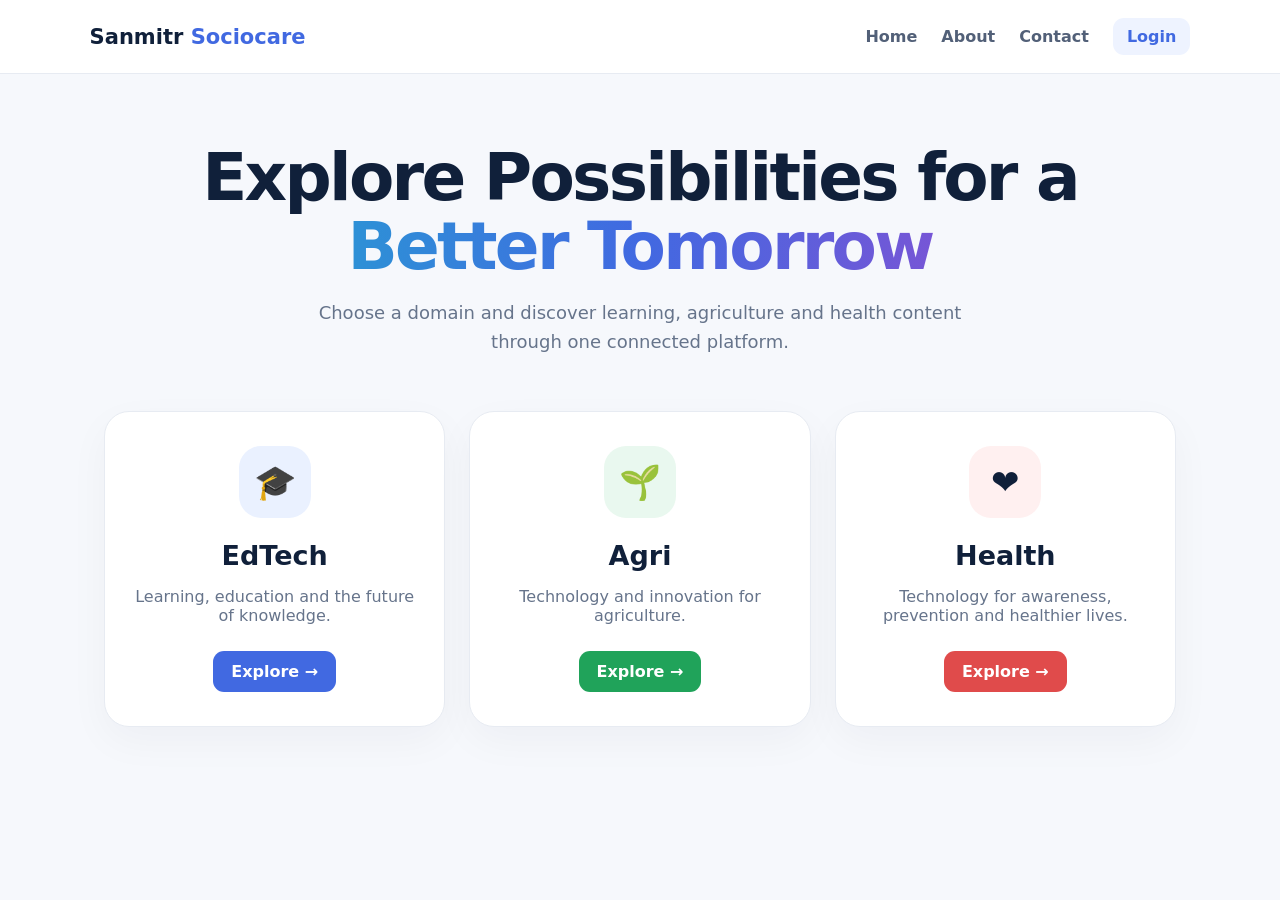
==== index.html @ 9a6261a5 "Build Sanmitr Sociocare platform prototype" ====
<!doctype html>
<html lang="en">
<head>
<meta charset="UTF-8"><meta name="viewport" content="width=device-width,initial-scale=1">
<title>Sanmitr Sociocare</title>
<style>
:root{--ink:#10203a;--muted:#66748b;--line:#e7ebf2;--blue:#4169e1;--green:#20a35a;--red:#e04b4b;--bg:#f6f8fc}*{box-sizing:border-box}body{margin:0;font-family:Inter,system-ui,Arial;background:var(--bg);color:var(--ink)}a{text-decoration:none;color:inherit}.nav{height:74px;background:#fff;border-bottom:1px solid var(--line);display:flex;align-items:center;justify-content:space-between;padding:0 7%;position:sticky;top:0;z-index:10}.brand{font-weight:850;font-size:21px}.brand b{color:var(--blue)}.navlinks{display:flex;gap:24px;align-items:center}.navlinks a{color:#526078;font-weight:650}.pill{background:#eef3ff;color:var(--blue)!important;padding:9px 14px;border-radius:11px}.container{max-width:1120px;margin:auto;padding:70px 24px}.hero{text-align:center;margin-bottom:54px}.hero h1{font-size:clamp(42px,6vw,66px);line-height:1.04;letter-spacing:-2.7px;margin:0 0 18px}.gradient{background:linear-gradient(90deg,#2d91d6,#4169e1,#7656d6);-webkit-background-clip:text;color:transparent}.hero p{max-width:680px;margin:auto;color:var(--muted);font-size:18px;line-height:1.6}.grid{display:grid;grid-template-columns:repeat(3,1fr);gap:24px}.card{background:#fff;border:1px solid var(--line);border-radius:25px;padding:34px 28px;text-align:center;box-shadow:0 14px 40px #14213d0a;transition:.25s}.card:hover{transform:translateY(-6px)}.icon{width:72px;height:72px;border-radius:22px;display:grid;place-items:center;margin:auto auto 22px;font-size:34px}.ed{background:#eaf1ff}.ag{background:#e9f8ef}.he{background:#fff0f0}.card h2{font-size:27px;margin:0 0 8px}.card p{color:var(--muted);min-height:48px}.btn{display:inline-block;border:0;border-radius:11px;padding:11px 18px;background:var(--blue);color:#fff;font-weight:750;cursor:pointer}.green{background:var(--green)}.red{background:var(--red)}.head{border-radius:25px;padding:38px;margin-bottom:30px}.head h1{margin:0 0 8px;font-size:43px}.head p{margin:0;color:#526078}.head.ed{background:#eaf1ff}.head.ag{background:#e9f8ef}.head.he{background:#fff0f0}.toolbar{display:flex;justify-content:space-between;align-items:center;gap:15px;margin:25px 0}.videos{display:grid;grid-template-columns:repeat(3,1fr);gap:20px}.video{background:#fff;border:1px solid var(--line);border-radius:19px;overflow:hidden}.thumb{height:155px;background:#dfe7f8;display:grid;place-items:center;font-size:42px}.video .body{padding:18px}.video h3{margin:0 0 8px}.video p{color:var(--muted);font-size:14px}.price{font-weight:800;margin:12px 0}.panel{background:#fff;border:1px solid var(--line);border-radius:20px;padding:25px}.field{margin:13px 0}.field label{display:block;font-size:13px;font-weight:700;margin-bottom:6px}.field input,.field select{width:100%;padding:12px;border:1px solid #dbe1ea;border-radius:10px;font:inherit}.modal{position:fixed;inset:0;background:#10203a66;display:grid;place-items:center;padding:20px;z-index:30}.modalbox{background:#fff;width:min(560px,100%);border-radius:22px;padding:25px}.actions{display:flex;gap:10px;justify-content:flex-end;margin-top:20px}.notice{padding:14px;border-radius:12px;background:#fff8df;border:1px solid #f2df9b;color:#725c00}.stats{display:grid;grid-template-columns:repeat(3,1fr);gap:15px;margin-bottom:22px}.stat{background:#fff;border:1px solid var(--line);border-radius:15px;padding:20px}.stat b{display:block;font-size:28px}.table{width:100%;border-collapse:collapse}.table th,.table td{padding:12px;border-bottom:1px solid var(--line);text-align:left;font-size:14px}@media(max-width:800px){.grid,.videos{grid-template-columns:1fr}.stats{grid-template-columns:1fr 1fr}.navlinks a:not(.pill){display:none}.container{padding-top:45px}}
</style></head>
<body><div id="app"></div>
<script>
const D={edtech:{n:'EdTech',i:'🎓',c:'ed',d:'Learning, education and the future of knowledge.'},agri:{n:'Agri',i:'🌱',c:'ag',d:'Technology and innovation for agriculture.'},health:{n:'Health',i:'❤',c:'he',d:'Technology for awareness, prevention and healthier lives.'}};
let videos=JSON.parse(localStorage.getItem('sv'))||[{id:1,domain:'edtech',title:'Introduction to Digital Learning',desc:'Sample learning video.',price:0},{id:2,domain:'agri',title:'Smart Farming Basics',desc:'Sample agriculture video.',price:99},{id:3,domain:'health',title:'Preventive Health Awareness',desc:'Sample awareness video.',price:0}];let buys=JSON.parse(localStorage.getItem('sb'))||[];let user=JSON.parse(localStorage.getItem('su')||'null');
const save=()=>{localStorage.setItem('sv',JSON.stringify(videos));localStorage.setItem('sb',JSON.stringify(buys))};
function nav(){return `<header class="nav"><a class="brand" href="#/">Sanmitr <b>Sociocare</b></a><nav class="navlinks"><a href="#/">Home</a><a href="#/about">About</a><a href="#/contact">Contact</a>${user?'<a class="pill" href="#/admin">Admin</a>':'<a class="pill" href="#/login">Login</a>'}</nav></header>`};function lay(x){document.querySelector('#app').innerHTML=nav()+x}
function home(){lay(`<main class="container"><section class="hero"><h1>Explore Possibilities for a <span class="gradient">Better Tomorrow</span></h1><p>Choose a domain and discover learning, agriculture and health content through one connected platform.</p></section><section class="grid">${Object.entries(D).map(([k,d])=>`<a class="card" href="#/${k}"><div class="icon ${d.c}">${d.i}</div><h2>${d.n}</h2><p>${d.d}</p><span class="btn ${k==='agri'?'green':k==='health'?'red':''}">Explore →</span></a>`).join('')}</section></main>`)}
function domain(k){let d=D[k],list=videos.filter(v=>v.domain===k);lay(`<main class="container"><a href="#/">← Back to domains</a><section class="head ${d.c}"><h1>${d.i} ${d.n}</h1><p>${d.n==='EdTech'?'Learn. Grow. Build the Future.':d.n==='Agri'?'Innovate for a Greener Tomorrow.':'Technology for a Healthier You.'}</p></section><div class="toolbar"><h2>Video Library</h2><button class="btn" onclick="upload()">＋ Upload Video</button></div><section class="videos">${list.map(v=>`<article class="video">${v.data?`<video controls style="width:100%" src="${v.data}"></video>`:`<div class="thumb">${d.i}</div>`}<div class="body"><h3>${v.title}</h3><p>${v.desc}</p><div class="price">${v.price?'₹'+v.price:'Free'}</div>${v.price&&!buys.includes(v.id)?`<button class="btn" onclick="buy(${v.id})">Unlock →</button>`:`<button class="btn" onclick="alert('Video ready to watch')">▶ Watch</button>`}</div></article>`).join('')}</section></main>`)}
function login(){lay(`<main class="container"><div class="panel" style="max-width:500px;margin:auto"><h1>Admin Login</h1><p class="notice">Prototype: <b>superadmin / 1234</b> or <b>editor / 1234</b></p><div class="field"><label>Username</label><input id="u"></div><div class="field"><label>Password</label><input id="p" type="password"></div><div class="field"><label>Role</label><select id="r"><option value="superadmin">Super Admin</option><option value="editor">Content Editor</option></select></div><button class="btn" onclick="doLogin()">Sign in</button></div></main>`)}
function doLogin(){let u=document.querySelector('#u').value,p=document.querySelector('#p').value,r=document.querySelector('#r').value;if(p!=='1234'||u!==r)return alert('Use the demo credentials shown.');user={u,role:r};localStorage.setItem('su',JSON.stringify(user));location.hash='#/admin'}
function admin(){if(!user)return location.hash='#/login';lay(`<main class="container"><div class="toolbar"><h1>Admin Dashboard</h1><button class="btn" onclick="logout()">Logout</button></div><div class="stats"><div class="stat"><b>${videos.length}</b>Total videos</div><div class="stat"><b>${buys.length}</b>Demo purchases</div><div class="stat"><b>${user.role}</b>Access level</div></div><div class="panel"><h2>Content Management</h2><p>Upload videos and control free/paid content.</p><button class="btn" onclick="upload()">＋ Upload Video</button><table class="table"><tr><th>Title</th><th>Domain</th><th>Price</th><th></th></tr>${videos.map(v=>`<tr><td>${v.title}</td><td>${D[v.domain].n}</td><td>${v.price?'₹'+v.price:'Free'}</td><td><button class="btn" onclick="removeV(${v.id})">Remove</button></td></tr>`).join('')}</table></div></main>`)}
function upload(){if(!user)return location.hash='#/login';modal(`<h2>Upload Video</h2><div class="field"><label>Title</label><input id="t"></div><div class="field"><label>Description</label><input id="x"></div><div class="field"><label>Domain</label><select id="d">${Object.entries(D).map(([k,v])=>`<option value="${k}">${v.n}</option>`).join('')}</select></div><div class="field"><label>Price (0 = free)</label><input id="q" type="number" value="0"></div><div class="field"><label>Video file</label><input id="f" type="file" accept="video/*"></div><div class="actions"><button class="btn" onclick="closeM()">Cancel</button><button class="btn" onclick="saveV()">Upload</button></div>`)}
function saveV(){let f=document.querySelector('#f').files[0],t=document.querySelector('#t').value;if(!f||!t)return alert('Add a title and video.');let r=new FileReader();r.onload=()=>{videos.push({id:Date.now(),domain:document.querySelector('#d').value,title:t,desc:document.querySelector('#x').value||'Uploaded content',price:+document.querySelector('#q').value||0,data:r.result});save();closeM();location.hash='#/admin'};r.readAsDataURL(f)}
function removeV(id){videos=videos.filter(v=>v.id!==id);save();admin()}function buy(id){let v=videos.find(x=>x.id===id);modal(`<h2>Demo Checkout</h2><p>Unlock <b>${v.title}</b> for <b>₹${v.price}</b>.</p><p class="notice">Razorpay integration will replace this demo payment layer later.</p><div class="actions"><button class="btn" onclick="closeM()">Cancel</button><button class="btn" onclick="buys.push(${id});save();closeM();route()">Pay ₹${v.price}</button></div>`)}function modal(x){let m=document.createElement('div');m.id='m';m.className='modal';m.innerHTML='<div class="modalbox">'+x+'</div>';document.body.appendChild(m)}function closeM(){document.querySelector('#m')?.remove()}function logout(){user=null;localStorage.removeItem('su');location.hash='#/'}
function simple(t,p){lay(`<main class="container"><div class="panel" style="max-width:760px;margin:auto;text-align:center;padding:65px"><h1>${t}</h1><p style="color:var(--muted);font-size:18px">${p}</p><a class="btn" href="#/">Back Home</a></div></main>`)}function route(){let p=location.hash.slice(1)||'/';if(p==='/')home();else if(p==='/login')login();else if(p==='/admin')admin();else if(p==='/about')simple('About Sanmitr Sociocare','A connected platform for education, agriculture and health initiatives.');else if(p==='/contact')simple('Contact','Contact details and enquiry forms can be connected here.');else if(D[p.slice(1)])domain(p.slice(1));else home()}window.addEventListener('hashchange',route);route();
</script></body></html>
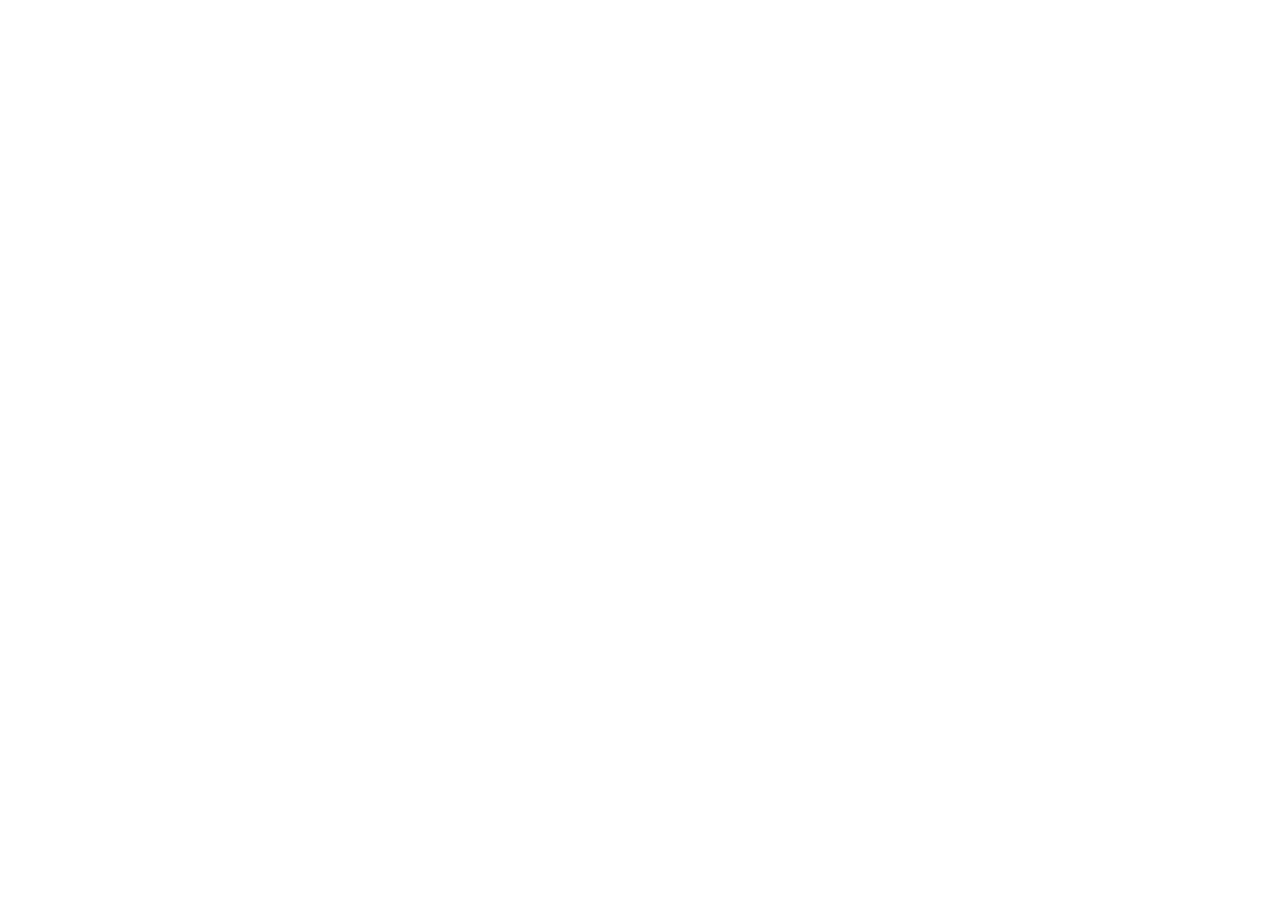
==== commit 77af36d4: "Restructure Sanmitr site as multi-page showcase" ====
--- a/index.html
+++ b/index.html
@@ -1,24 +1 @@
-<!doctype html>
-<html lang="en">
-<head>
-<meta charset="UTF-8"><meta name="viewport" content="width=device-width,initial-scale=1">
-<title>Sanmitr Sociocare</title>
-<style>
-:root{--ink:#10203a;--muted:#66748b;--line:#e7ebf2;--blue:#4169e1;--green:#20a35a;--red:#e04b4b;--bg:#f6f8fc}*{box-sizing:border-box}body{margin:0;font-family:Inter,system-ui,Arial;background:var(--bg);color:var(--ink)}a{text-decoration:none;color:inherit}.nav{height:74px;background:#fff;border-bottom:1px solid var(--line);display:flex;align-items:center;justify-content:space-between;padding:0 7%;position:sticky;top:0;z-index:10}.brand{font-weight:850;font-size:21px}.brand b{color:var(--blue)}.navlinks{display:flex;gap:24px;align-items:center}.navlinks a{color:#526078;font-weight:650}.pill{background:#eef3ff;color:var(--blue)!important;padding:9px 14px;border-radius:11px}.container{max-width:1120px;margin:auto;padding:70px 24px}.hero{text-align:center;margin-bottom:54px}.hero h1{font-size:clamp(42px,6vw,66px);line-height:1.04;letter-spacing:-2.7px;margin:0 0 18px}.gradient{background:linear-gradient(90deg,#2d91d6,#4169e1,#7656d6);-webkit-background-clip:text;color:transparent}.hero p{max-width:680px;margin:auto;color:var(--muted);font-size:18px;line-height:1.6}.grid{display:grid;grid-template-columns:repeat(3,1fr);gap:24px}.card{background:#fff;border:1px solid var(--line);border-radius:25px;padding:34px 28px;text-align:center;box-shadow:0 14px 40px #14213d0a;transition:.25s}.card:hover{transform:translateY(-6px)}.icon{width:72px;height:72px;border-radius:22px;display:grid;place-items:center;margin:auto auto 22px;font-size:34px}.ed{background:#eaf1ff}.ag{background:#e9f8ef}.he{background:#fff0f0}.card h2{font-size:27px;margin:0 0 8px}.card p{color:var(--muted);min-height:48px}.btn{display:inline-block;border:0;border-radius:11px;padding:11px 18px;background:var(--blue);color:#fff;font-weight:750;cursor:pointer}.green{background:var(--green)}.red{background:var(--red)}.head{border-radius:25px;padding:38px;margin-bottom:30px}.head h1{margin:0 0 8px;font-size:43px}.head p{margin:0;color:#526078}.head.ed{background:#eaf1ff}.head.ag{background:#e9f8ef}.head.he{background:#fff0f0}.toolbar{display:flex;justify-content:space-between;align-items:center;gap:15px;margin:25px 0}.videos{display:grid;grid-template-columns:repeat(3,1fr);gap:20px}.video{background:#fff;border:1px solid var(--line);border-radius:19px;overflow:hidden}.thumb{height:155px;background:#dfe7f8;display:grid;place-items:center;font-size:42px}.video .body{padding:18px}.video h3{margin:0 0 8px}.video p{color:var(--muted);font-size:14px}.price{font-weight:800;margin:12px 0}.panel{background:#fff;border:1px solid var(--line);border-radius:20px;padding:25px}.field{margin:13px 0}.field label{display:block;font-size:13px;font-weight:700;margin-bottom:6px}.field input,.field select{width:100%;padding:12px;border:1px solid #dbe1ea;border-radius:10px;font:inherit}.modal{position:fixed;inset:0;background:#10203a66;display:grid;place-items:center;padding:20px;z-index:30}.modalbox{background:#fff;width:min(560px,100%);border-radius:22px;padding:25px}.actions{display:flex;gap:10px;justify-content:flex-end;margin-top:20px}.notice{padding:14px;border-radius:12px;background:#fff8df;border:1px solid #f2df9b;color:#725c00}.stats{display:grid;grid-template-columns:repeat(3,1fr);gap:15px;margin-bottom:22px}.stat{background:#fff;border:1px solid var(--line);border-radius:15px;padding:20px}.stat b{display:block;font-size:28px}.table{width:100%;border-collapse:collapse}.table th,.table td{padding:12px;border-bottom:1px solid var(--line);text-align:left;font-size:14px}@media(max-width:800px){.grid,.videos{grid-template-columns:1fr}.stats{grid-template-columns:1fr 1fr}.navlinks a:not(.pill){display:none}.container{padding-top:45px}}
-</style></head>
-<body><div id="app"></div>
-<script>
-const D={edtech:{n:'EdTech',i:'🎓',c:'ed',d:'Learning, education and the future of knowledge.'},agri:{n:'Agri',i:'🌱',c:'ag',d:'Technology and innovation for agriculture.'},health:{n:'Health',i:'❤',c:'he',d:'Technology for awareness, prevention and healthier lives.'}};
-let videos=JSON.parse(localStorage.getItem('sv'))||[{id:1,domain:'edtech',title:'Introduction to Digital Learning',desc:'Sample learning video.',price:0},{id:2,domain:'agri',title:'Smart Farming Basics',desc:'Sample agriculture video.',price:99},{id:3,domain:'health',title:'Preventive Health Awareness',desc:'Sample awareness video.',price:0}];let buys=JSON.parse(localStorage.getItem('sb'))||[];let user=JSON.parse(localStorage.getItem('su')||'null');
-const save=()=>{localStorage.setItem('sv',JSON.stringify(videos));localStorage.setItem('sb',JSON.stringify(buys))};
-function nav(){return `<header class="nav"><a class="brand" href="#/">Sanmitr <b>Sociocare</b></a><nav class="navlinks"><a href="#/">Home</a><a href="#/about">About</a><a href="#/contact">Contact</a>${user?'<a class="pill" href="#/admin">Admin</a>':'<a class="pill" href="#/login">Login</a>'}</nav></header>`};function lay(x){document.querySelector('#app').innerHTML=nav()+x}
-function home(){lay(`<main class="container"><section class="hero"><h1>Explore Possibilities for a <span class="gradient">Better Tomorrow</span></h1><p>Choose a domain and discover learning, agriculture and health content through one connected platform.</p></section><section class="grid">${Object.entries(D).map(([k,d])=>`<a class="card" href="#/${k}"><div class="icon ${d.c}">${d.i}</div><h2>${d.n}</h2><p>${d.d}</p><span class="btn ${k==='agri'?'green':k==='health'?'red':''}">Explore →</span></a>`).join('')}</section></main>`)}
-function domain(k){let d=D[k],list=videos.filter(v=>v.domain===k);lay(`<main class="container"><a href="#/">← Back to domains</a><section class="head ${d.c}"><h1>${d.i} ${d.n}</h1><p>${d.n==='EdTech'?'Learn. Grow. Build the Future.':d.n==='Agri'?'Innovate for a Greener Tomorrow.':'Technology for a Healthier You.'}</p></section><div class="toolbar"><h2>Video Library</h2><button class="btn" onclick="upload()">＋ Upload Video</button></div><section class="videos">${list.map(v=>`<article class="video">${v.data?`<video controls style="width:100%" src="${v.data}"></video>`:`<div class="thumb">${d.i}</div>`}<div class="body"><h3>${v.title}</h3><p>${v.desc}</p><div class="price">${v.price?'₹'+v.price:'Free'}</div>${v.price&&!buys.includes(v.id)?`<button class="btn" onclick="buy(${v.id})">Unlock →</button>`:`<button class="btn" onclick="alert('Video ready to watch')">▶ Watch</button>`}</div></article>`).join('')}</section></main>`)}
-function login(){lay(`<main class="container"><div class="panel" style="max-width:500px;margin:auto"><h1>Admin Login</h1><p class="notice">Prototype: <b>superadmin / 1234</b> or <b>editor / 1234</b></p><div class="field"><label>Username</label><input id="u"></div><div class="field"><label>Password</label><input id="p" type="password"></div><div class="field"><label>Role</label><select id="r"><option value="superadmin">Super Admin</option><option value="editor">Content Editor</option></select></div><button class="btn" onclick="doLogin()">Sign in</button></div></main>`)}
-function doLogin(){let u=document.querySelector('#u').value,p=document.querySelector('#p').value,r=document.querySelector('#r').value;if(p!=='1234'||u!==r)return alert('Use the demo credentials shown.');user={u,role:r};localStorage.setItem('su',JSON.stringify(user));location.hash='#/admin'}
-function admin(){if(!user)return location.hash='#/login';lay(`<main class="container"><div class="toolbar"><h1>Admin Dashboard</h1><button class="btn" onclick="logout()">Logout</button></div><div class="stats"><div class="stat"><b>${videos.length}</b>Total videos</div><div class="stat"><b>${buys.length}</b>Demo purchases</div><div class="stat"><b>${user.role}</b>Access level</div></div><div class="panel"><h2>Content Management</h2><p>Upload videos and control free/paid content.</p><button class="btn" onclick="upload()">＋ Upload Video</button><table class="table"><tr><th>Title</th><th>Domain</th><th>Price</th><th></th></tr>${videos.map(v=>`<tr><td>${v.title}</td><td>${D[v.domain].n}</td><td>${v.price?'₹'+v.price:'Free'}</td><td><button class="btn" onclick="removeV(${v.id})">Remove</button></td></tr>`).join('')}</table></div></main>`)}
-function upload(){if(!user)return location.hash='#/login';modal(`<h2>Upload Video</h2><div class="field"><label>Title</label><input id="t"></div><div class="field"><label>Description</label><input id="x"></div><div class="field"><label>Domain</label><select id="d">${Object.entries(D).map(([k,v])=>`<option value="${k}">${v.n}</option>`).join('')}</select></div><div class="field"><label>Price (0 = free)</label><input id="q" type="number" value="0"></div><div class="field"><label>Video file</label><input id="f" type="file" accept="video/*"></div><div class="actions"><button class="btn" onclick="closeM()">Cancel</button><button class="btn" onclick="saveV()">Upload</button></div>`)}
-function saveV(){let f=document.querySelector('#f').files[0],t=document.querySelector('#t').value;if(!f||!t)return alert('Add a title and video.');let r=new FileReader();r.onload=()=>{videos.push({id:Date.now(),domain:document.querySelector('#d').value,title:t,desc:document.querySelector('#x').value||'Uploaded content',price:+document.querySelector('#q').value||0,data:r.result});save();closeM();location.hash='#/admin'};r.readAsDataURL(f)}
-function removeV(id){videos=videos.filter(v=>v.id!==id);save();admin()}function buy(id){let v=videos.find(x=>x.id===id);modal(`<h2>Demo Checkout</h2><p>Unlock <b>${v.title}</b> for <b>₹${v.price}</b>.</p><p class="notice">Razorpay integration will replace this demo payment layer later.</p><div class="actions"><button class="btn" onclick="closeM()">Cancel</button><button class="btn" onclick="buys.push(${id});save();closeM();route()">Pay ₹${v.price}</button></div>`)}function modal(x){let m=document.createElement('div');m.id='m';m.className='modal';m.innerHTML='<div class="modalbox">'+x+'</div>';document.body.appendChild(m)}function closeM(){document.querySelector('#m')?.remove()}function logout(){user=null;localStorage.removeItem('su');location.hash='#/'}
-function simple(t,p){lay(`<main class="container"><div class="panel" style="max-width:760px;margin:auto;text-align:center;padding:65px"><h1>${t}</h1><p style="color:var(--muted);font-size:18px">${p}</p><a class="btn" href="#/">Back Home</a></div></main>`)}function route(){let p=location.hash.slice(1)||'/';if(p==='/')home();else if(p==='/login')login();else if(p==='/admin')admin();else if(p==='/about')simple('About Sanmitr Sociocare','A connected platform for education, agriculture and health initiatives.');else if(p==='/contact')simple('Contact','Contact details and enquiry forms can be connected here.');else if(D[p.slice(1)])domain(p.slice(1));else home()}window.addEventListener('hashchange',route);route();
-</script></body></html>+<!doctype html><html lang="en"><head><meta charset="utf-8"><meta name="viewport" content="width=device-width,initial-scale=1"><title>Sanmitr Sociocare | Education, Agriculture & Health</title><link rel="stylesheet" href="styles.css"></head><body><div id="site"></div><script src="app.js"></script><script>renderPage('home')</script></body></html>
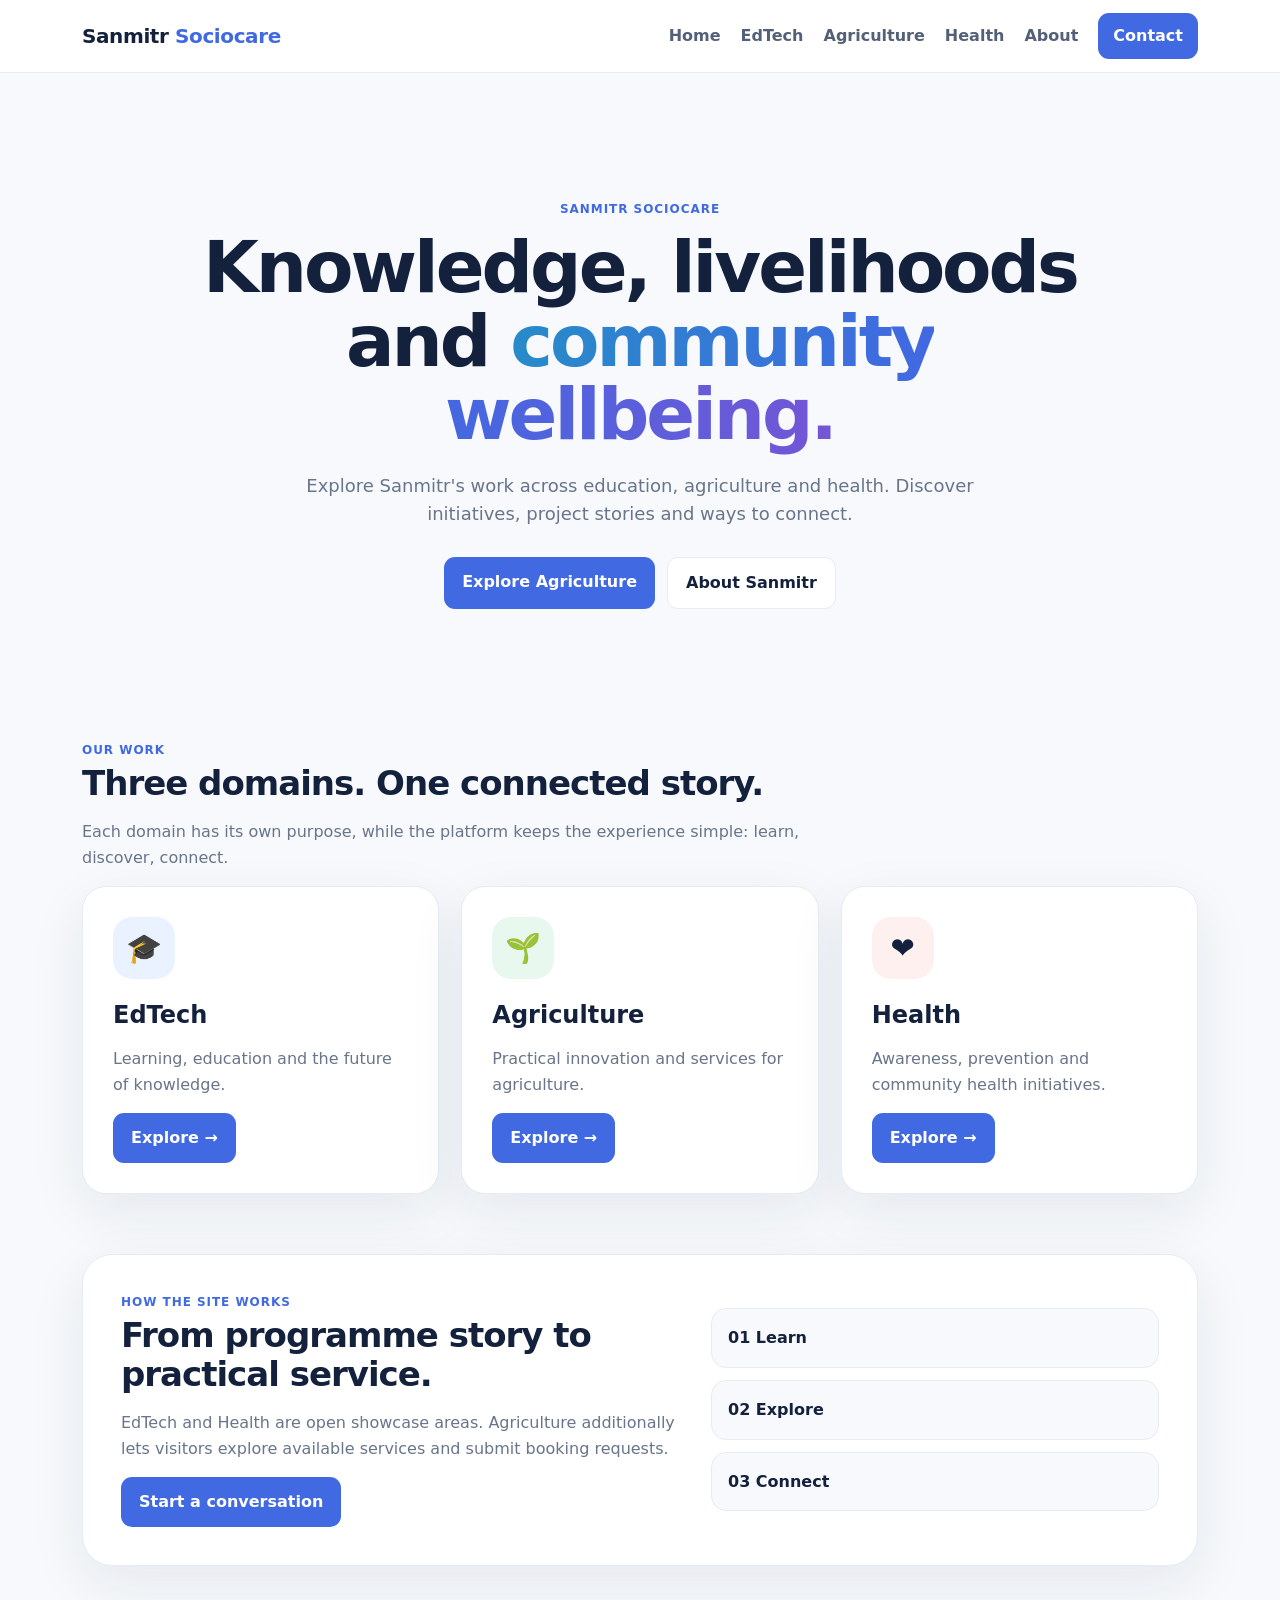
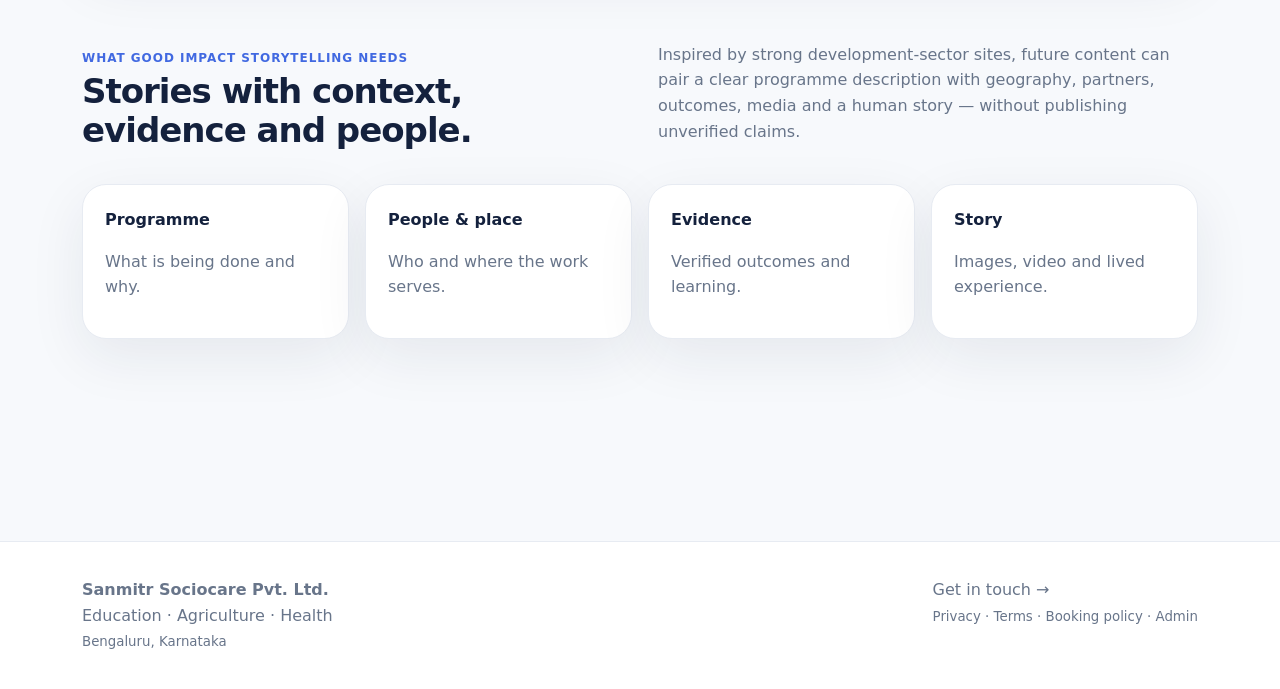
==== commit 04d1a9f9: "Enable motion layer on homepage" ====
--- a/index.html
+++ b/index.html
@@ -1 +1 @@
-<!doctype html><html lang="en"><head><meta charset="utf-8"><meta name="viewport" content="width=device-width,initial-scale=1"><title>Sanmitr Sociocare | Education, Agriculture & Health</title><link rel="stylesheet" href="styles.css"></head><body><div id="site"></div><script src="app.js"></script><script>renderPage('home')</script></body></html>+<!doctype html><html lang="en"><head><meta charset="utf-8"><meta name="viewport" content="width=device-width,initial-scale=1"><meta name="theme-color" content="#0b1220"><meta name="description" content="Sanmitr Sociocare — Education, Agriculture and Health."><title>Sanmitr Sociocare | Education, Agriculture & Health</title><link rel="stylesheet" href="styles.css"></head><body><div id="site"></div><script src="app.js"></script><script src="motion.js"></script><script>renderPage('home')</script></body></html>
--- a/styles.css
+++ b/styles.css
@@ -0,0 +1 @@
+:root{--ink:#14213d;--muted:#68758a;--line:#e7ebf2;--bg:#f7f9fc;--blue:#4169e1;--green:#229653;--red:#d95353;--white:#fff;--shadow:0 18px 55px rgba(20,33,61,.08)}*{box-sizing:border-box}html{scroll-behavior:smooth}body{margin:0;font-family:Inter,system-ui,-apple-system,Segoe UI,Arial,sans-serif;color:var(--ink);background:var(--bg);line-height:1.6}a{text-decoration:none;color:inherit}button,input,select,textarea{font:inherit}.nav{position:sticky;top:0;z-index:20;background:rgba(255,255,255,.94);backdrop-filter:blur(14px);border-bottom:1px solid var(--line)}.navin{max-width:1160px;margin:auto;min-height:72px;padding:0 22px;display:flex;align-items:center;justify-content:space-between}.brand{font-weight:850;font-size:20px;letter-spacing:-.4px}.brand b{color:var(--blue)}.links{display:flex;gap:20px;align-items:center}.links a{color:#536078;font-weight:650}.links a:hover{color:var(--ink)}.cta{background:var(--blue);color:#fff!important;padding:10px 15px;border-radius:11px}.wrap{max-width:1160px;margin:auto;padding:72px 22px}.hero{text-align:center;padding:55px 0 72px}.eyebrow,.section-kicker{color:var(--blue);font-weight:800;letter-spacing:.08em;text-transform:uppercase;font-size:12px}.hero h1{font-size:clamp(42px,7vw,72px);line-height:1.02;letter-spacing:-3px;max-width:950px;margin:12px auto 20px}.hero h1 span{background:linear-gradient(90deg,#278bc9,#4169e1,#7555d6);-webkit-background-clip:text;color:transparent}.hero p{max-width:720px;margin:auto;color:var(--muted);font-size:18px}.actions{margin-top:28px;display:flex;gap:12px;justify-content:center;flex-wrap:wrap}.btn{display:inline-block;border:0;border-radius:11px;padding:12px 18px;background:var(--blue);color:#fff;font-weight:750;cursor:pointer;transition:transform .18s ease,box-shadow .18s ease}.btn:hover{transform:translateY(-1px);box-shadow:0 10px 22px rgba(65,105,225,.18)}.btn.secondary{background:#fff;color:var(--ink);border:1px solid var(--line);box-shadow:none}.section{margin:60px 0}.section h2{font-size:34px;line-height:1.15;letter-spacing:-1px;margin:4px 0 10px}.section>p{color:var(--muted);max-width:720px}.split-heading{display:flex;justify-content:space-between;gap:35px;align-items:end;margin-bottom:24px}.split-heading>p{max-width:540px}.grid{display:grid;grid-template-columns:repeat(3,1fr);gap:22px}.card{background:#fff;border:1px solid var(--line);border-radius:24px;padding:30px;box-shadow:var(--shadow)}.domain-card{transition:.22s}.domain-card:hover{transform:translateY(-5px)}.icon{width:62px;height:62px;border-radius:19px;display:grid;place-items:center;font-size:29px;margin-bottom:22px}.ed{background:#eaf1ff}.ag{background:#e9f8ef}.he{background:#fff0f0}.card h3{font-size:24px;line-height:1.2;margin:0 0 8px}.muted{color:var(--muted)}.feature{display:grid;grid-template-columns:1.1fr .9fr;gap:26px;align-items:center}.featurebox{background:#fff;border:1px solid var(--line);border-radius:28px;padding:38px;box-shadow:var(--shadow)}.visual{min-height:300px;border-radius:28px;background:linear-gradient(135deg,#eaf1ff,#eef7f0);display:grid;place-items:center;font-size:90px}.visual.ag{background:linear-gradient(135deg,#e9f8ef,#f4f8ec)}.visual.he{background:linear-gradient(135deg,#fff0f0,#fff7ef)}.story-band{background:#fff;border:1px solid var(--line);border-radius:30px;padding:38px;display:grid;grid-template-columns:1fr .8fr;gap:30px;align-items:center;box-shadow:var(--shadow)}.story-steps{display:grid;gap:12px}.story-steps span{background:var(--bg);border:1px solid var(--line);border-radius:15px;padding:16px;font-weight:800}.band{background:#fff;border:1px solid var(--line);border-radius:26px;padding:30px;display:flex;justify-content:space-between;gap:20px;align-items:center}.cards4{display:grid;grid-template-columns:repeat(4,1fr);gap:16px}.small{padding:22px}.pagehead{padding:44px;border-radius:28px;margin-bottom:38px}.pagehead h1{font-size:46px;line-height:1.05;letter-spacing:-2px;margin:5px 0 8px}.pagehead p{margin:0;color:#536078;max-width:760px}.pagehead.ed{background:#eaf1ff}.pagehead.ag{background:#e9f8ef}.pagehead.he{background:#fff0f0}.service-grid,.showcase-grid{display:grid;grid-template-columns:repeat(2,1fr);gap:20px}.showcase-grid{grid-template-columns:repeat(3,1fr)}.service,.showcase{background:#fff;border:1px solid var(--line);border-radius:22px;padding:26px;box-shadow:var(--shadow)}.service-top,.admin-toolbar,.admin-head{display:flex;justify-content:space-between;gap:15px;align-items:center}.price{font-size:25px;font-weight:850}.duration{font-weight:700;color:#536078}.pill{display:inline-flex;align-items:center;padding:5px 10px;border-radius:999px;background:#eef2f8;color:#536078;font-size:12px;font-weight:800}.pill.ag{background:#e9f8ef;color:#207746}.form{max-width:720px;margin:auto;background:#fff;border:1px solid var(--line);border-radius:25px;padding:32px;box-shadow:var(--shadow)}.field{margin:15px 0}.field label{display:block;font-weight:750;font-size:14px;margin-bottom:6px}.field input,.field select,.field textarea{width:100%;padding:12px;border:1px solid #d9dfeb;border-radius:10px;font:inherit;background:#fff;color:var(--ink)}.field input:focus,.field select:focus,.field textarea:focus{outline:3px solid rgba(65,105,225,.14);border-color:var(--blue)}.field textarea{min-height:110px;resize:vertical}.notice{padding:14px;border-radius:12px;background:#fff8df;border:1px solid #f1dfa1;color:#735f08}.media{margin:-26px -26px 20px;border-radius:22px 22px 0 0;overflow:hidden;background:#eef2f8;min-height:170px}.media img,.media video{width:100%;height:190px;display:block;object-fit:cover}.media-placeholder{min-height:170px;display:grid;place-items:center;font-size:48px}.empty{box-shadow:none}.admin-grid{display:grid;grid-template-columns:1fr 1fr;gap:22px}.admin-head{margin-bottom:15px}.admin-head h2{margin:0}.admin-row{display:grid;grid-template-columns:1fr auto;gap:12px;align-items:center;padding:14px 0;border-bottom:1px solid var(--line)}.admin-row:last-child{border-bottom:0}.admin-row select{border:1px solid var(--line);border-radius:9px;padding:8px;background:#fff}.legal{max-width:850px;margin:auto}.legal h2{font-size:22px;margin-top:30px}.footer{margin-top:70px;background:#fff;border-top:1px solid var(--line)}.footerin{max-width:1160px;margin:auto;padding:35px 22px;color:var(--muted);display:flex;justify-content:space-between;gap:20px}.mobile{display:none;border:0;background:transparent;font-size:25px;cursor:pointer}.mobile:focus{outline:3px solid rgba(65,105,225,.18);border-radius:8px}@media(max-width:900px){.grid,.service-grid,.showcase-grid,.feature,.cards4,.story-band,.admin-grid{grid-template-columns:1fr}.split-heading{display:block}.split-heading>p{margin-top:12px}.links{display:none}.menu-open .links{display:flex;position:absolute;left:0;right:0;top:72px;background:#fff;border-bottom:1px solid var(--line);padding:18px 22px;flex-direction:column;align-items:stretch;box-shadow:0 15px 30px rgba(20,33,61,.08)}.menu-open .links a{text-align:center}.mobile{display:block}.hero h1{letter-spacing:-2px}.wrap{padding-top:45px}.pagehead h1{font-size:38px}.band,.footerin{display:block}.band .btn{margin-top:15px}.visual{min-height:220px;margin-top:20px}.card{padding:24px}}@media(max-width:520px){.navin{padding:0 16px}.wrap{padding-left:16px;padding-right:16px}.hero{padding-top:35px}.hero h1{font-size:40px}.pagehead{padding:30px}.story-band,.featurebox,.form{padding:24px}.footerin{padding:28px 16px}.admin-toolbar{align-items:flex-start;flex-direction:column}.admin-row{grid-template-columns:1fr}.admin-row select{width:100%}}
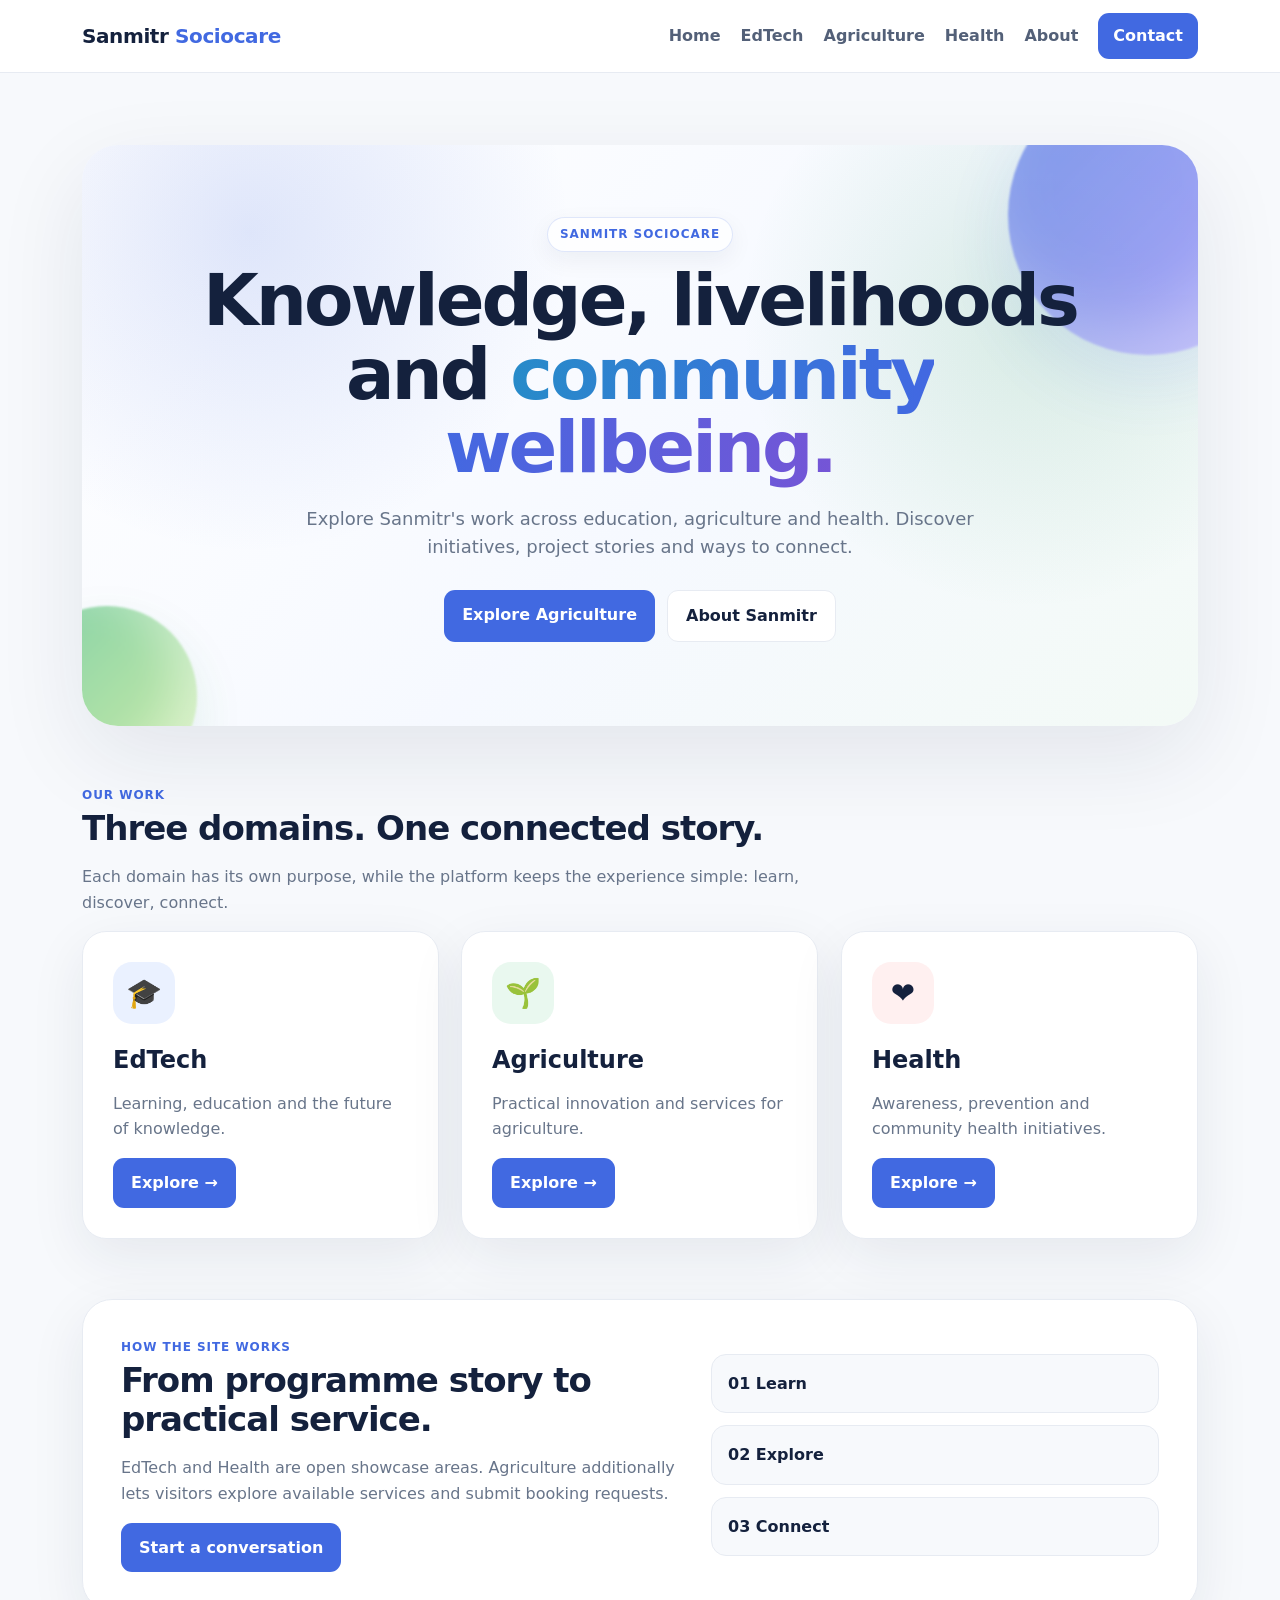
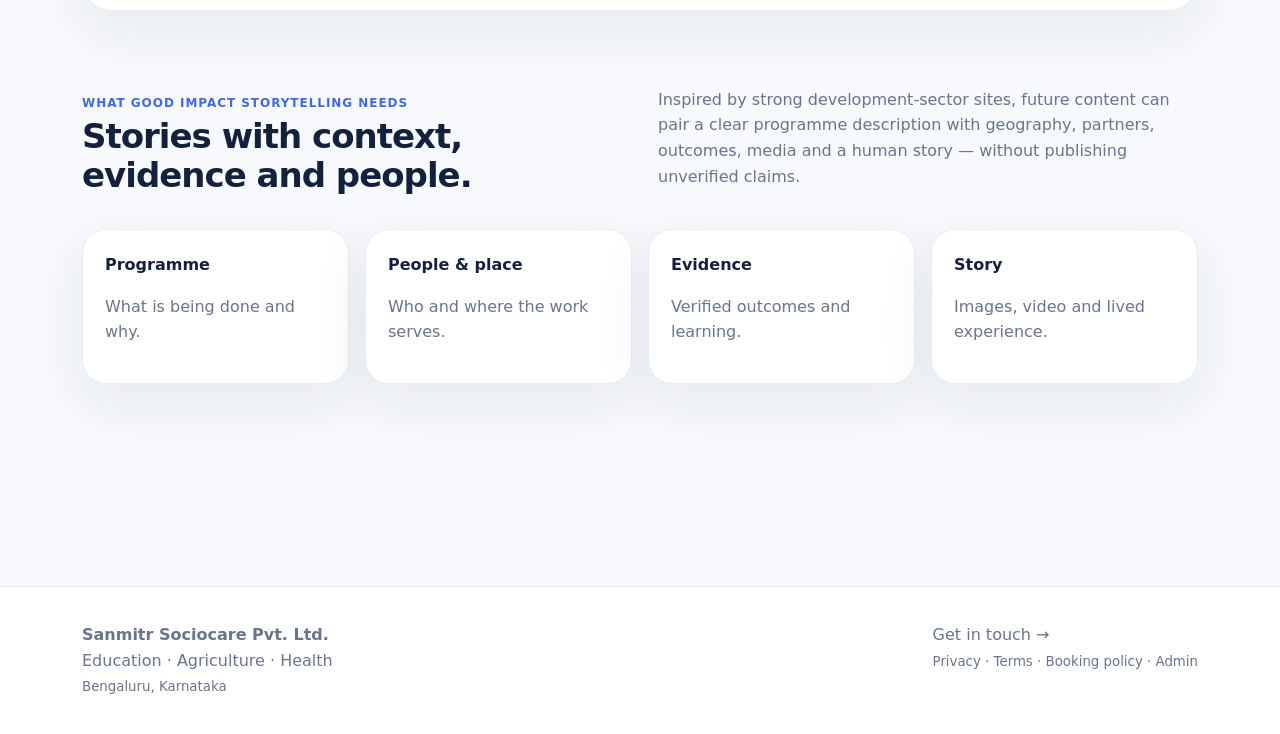
==== commit d0b66679: "Load cinematic motion styles" ====
--- a/index.html
+++ b/index.html
@@ -1 +1 @@
-<!doctype html><html lang="en"><head><meta charset="utf-8"><meta name="viewport" content="width=device-width,initial-scale=1"><meta name="theme-color" content="#0b1220"><meta name="description" content="Sanmitr Sociocare — Education, Agriculture and Health."><title>Sanmitr Sociocare | Education, Agriculture & Health</title><link rel="stylesheet" href="styles.css"></head><body><div id="site"></div><script src="app.js"></script><script src="motion.js"></script><script>renderPage('home')</script></body></html>+<!doctype html><html lang="en"><head><meta charset="utf-8"><meta name="viewport" content="width=device-width,initial-scale=1"><meta name="theme-color" content="#0b1220"><meta name="description" content="Sanmitr Sociocare — Education, Agriculture and Health."><title>Sanmitr Sociocare | Education, Agriculture & Health</title><link rel="stylesheet" href="styles.css"><link rel="stylesheet" href="motion.css"></head><body><div id="site"></div><script src="app.js"></script><script src="motion.js"></script><script>renderPage('home')</script></body></html>
--- a/motion.css
+++ b/motion.css
@@ -0,0 +1,10 @@
+:root{--glow:rgba(65,105,225,.18)}
+.hero{position:relative;isolation:isolate;overflow:hidden;border-radius:36px;padding:72px 28px 84px;background:radial-gradient(circle at 15% 15%,rgba(65,105,225,.16),transparent 30%),radial-gradient(circle at 85% 30%,rgba(34,150,83,.14),transparent 28%),linear-gradient(135deg,#fff,#f6f9ff 55%,#f3faf6);box-shadow:0 30px 90px rgba(20,33,61,.09);transform:perspective(1100px) rotateX(var(--rx,0deg)) rotateY(var(--ry,0deg));transition:transform .25s ease}
+.hero:before,.hero:after{content:"";position:absolute;z-index:-1;border-radius:50%;filter:blur(1px);opacity:.65;pointer-events:none}.hero:before{width:280px;height:280px;right:-90px;top:-70px;background:linear-gradient(135deg,#4169e1,#8f7cff);box-shadow:inset -30px -25px 70px rgba(255,255,255,.35),0 25px 70px rgba(65,105,225,.2);animation:floatOrb 8s ease-in-out infinite}.hero:after{width:180px;height:180px;left:-65px;bottom:-60px;background:linear-gradient(135deg,#42b978,#b8e57a);box-shadow:inset -20px -15px 45px rgba(255,255,255,.4),0 20px 55px rgba(34,150,83,.15);animation:floatOrb 10s ease-in-out infinite reverse}
+.hero h1,.hero p,.hero .actions,.hero .eyebrow{position:relative;z-index:1}.hero .eyebrow{display:inline-flex;padding:7px 12px;border:1px solid rgba(65,105,225,.16);background:rgba(255,255,255,.72);border-radius:999px;box-shadow:0 8px 24px rgba(20,33,61,.06)}
+.motion-card{animation:riseIn .65s cubic-bezier(.2,.7,.2,1) both;animation-delay:var(--delay,0ms);transition:transform .28s ease,box-shadow .28s ease}.motion-card:hover{transform:translateY(-7px) rotateX(.4deg);box-shadow:0 25px 65px rgba(20,33,61,.13)}
+.btn{transform:translate(var(--mx,0),var(--my,0));transition:transform .16s ease,box-shadow .18s ease}.btn:hover{transform:translate(var(--mx,0),calc(var(--my,0) - 2px)) scale(1.015)}
+.visual{position:relative;overflow:hidden;box-shadow:inset 0 1px 0 rgba(255,255,255,.7),0 20px 55px rgba(20,33,61,.08)}.visual:after{content:"";width:140px;height:140px;border-radius:50%;position:absolute;background:rgba(255,255,255,.24);top:15%;right:15%;filter:blur(8px);animation:floatOrb 7s ease-in-out infinite}
+@keyframes riseIn{from{opacity:0;transform:translateY(18px) scale(.985)}to{opacity:1;transform:none}}@keyframes floatOrb{0%,100%{transform:translate3d(0,0,0) rotate(0deg)}50%{transform:translate3d(0,-16px,0) rotate(7deg)}}
+@media(max-width:900px){.hero{padding:54px 18px 64px;border-radius:28px}.hero:before{width:190px;height:190px;right:-80px}.hero:after{width:130px;height:130px;left:-60px}}
+@media(prefers-reduced-motion:reduce){.hero{transform:none;transition:none}.hero:before,.hero:after,.visual:after{animation:none}.motion-card{animation:none}.btn{transform:none!important;transition:none}}
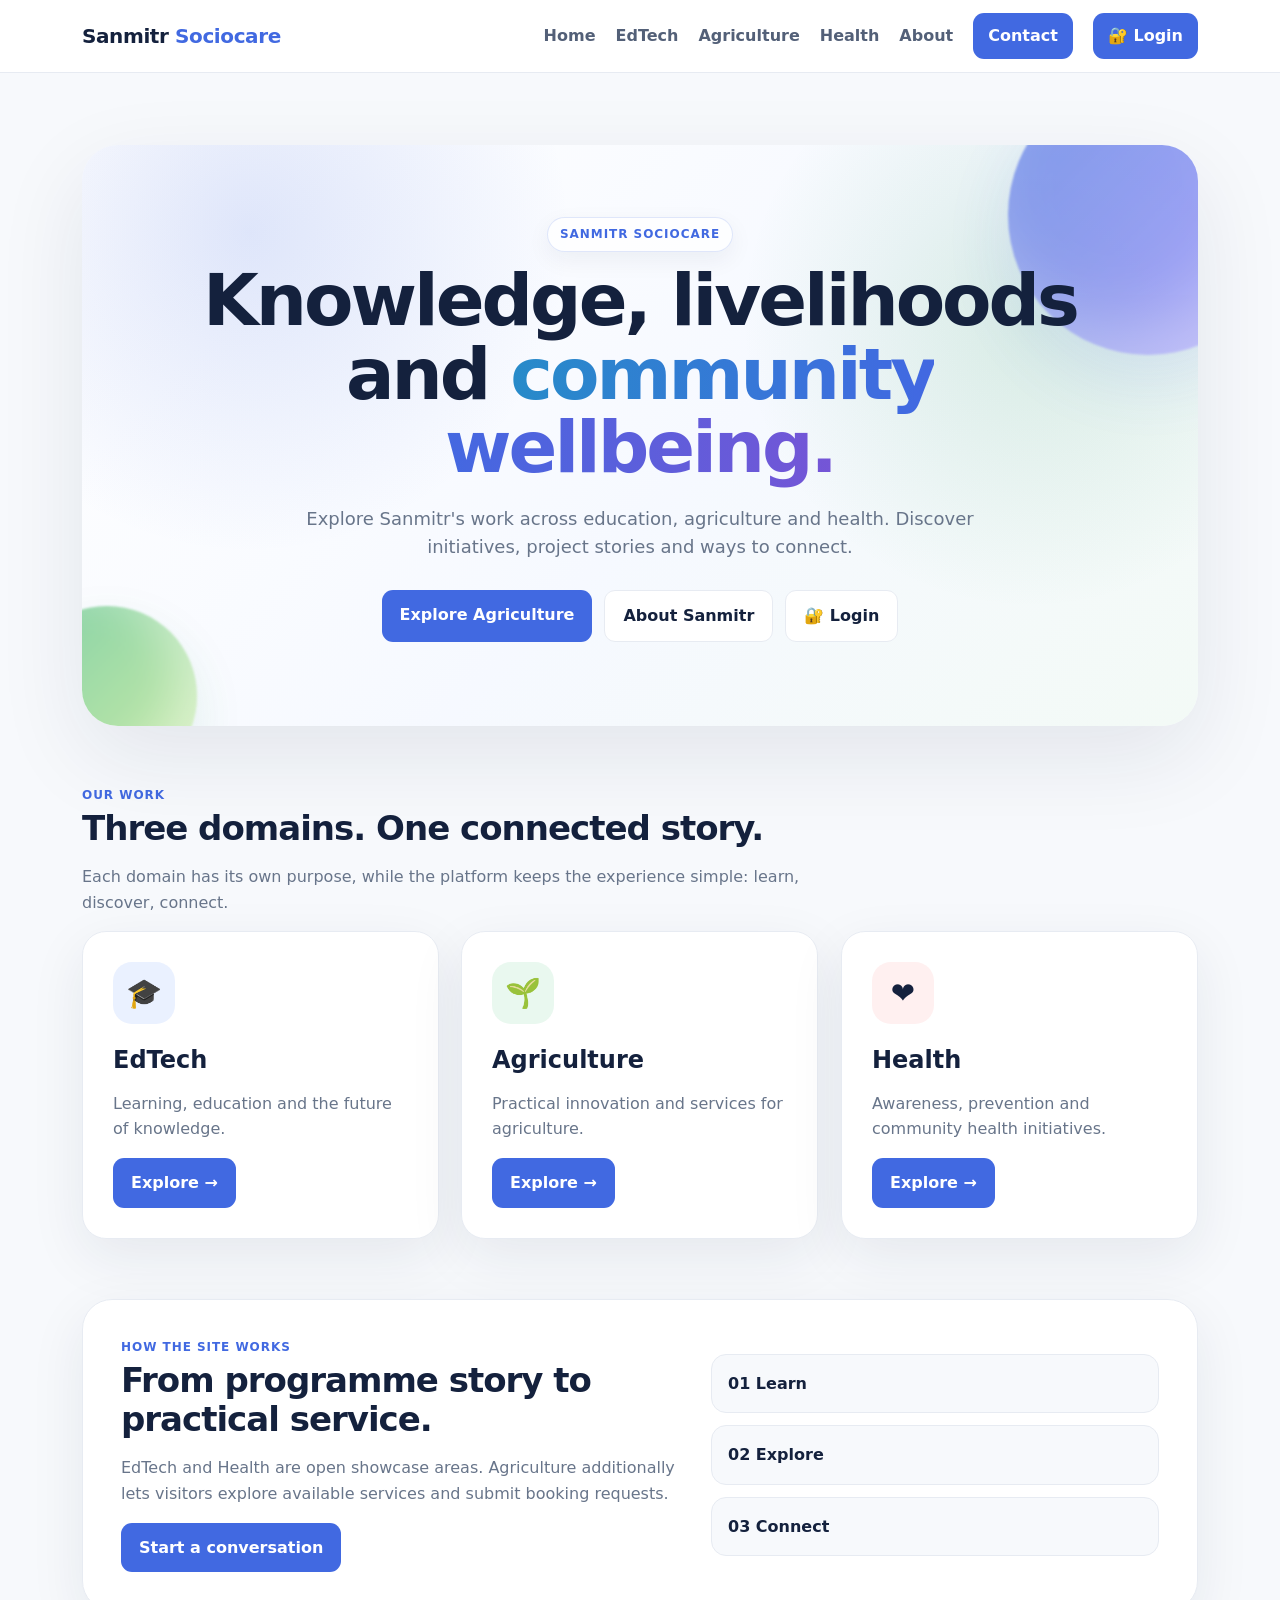
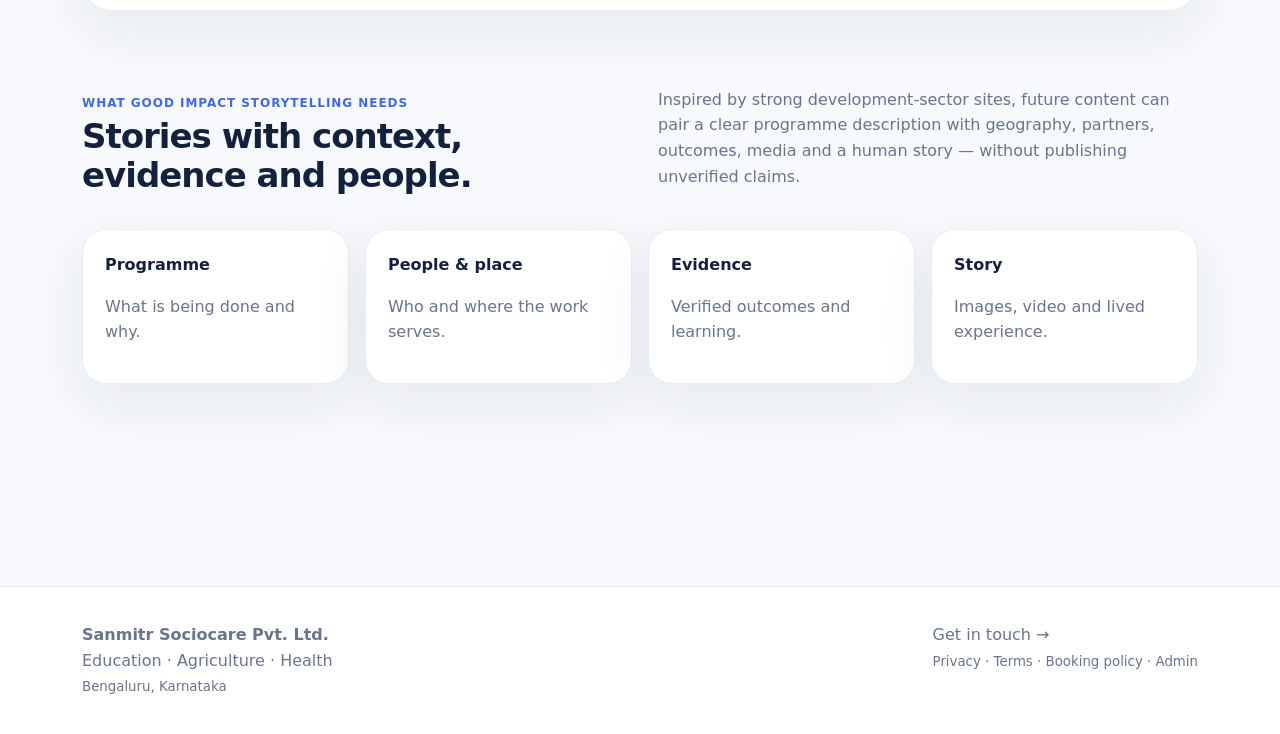
==== commit 0dea8e8a: "Add persistent homepage login CTA" ====
--- a/index.html
+++ b/index.html
@@ -1 +1 @@
-<!doctype html><html lang="en"><head><meta charset="utf-8"><meta name="viewport" content="width=device-width,initial-scale=1"><meta name="theme-color" content="#0b1220"><meta name="description" content="Sanmitr Sociocare — Education, Agriculture and Health."><title>Sanmitr Sociocare | Education, Agriculture & Health</title><link rel="stylesheet" href="styles.css"><link rel="stylesheet" href="motion.css"></head><body><div id="site"></div><script src="app.js"></script><script src="motion.js"></script><script>renderPage('home')</script></body></html>+<!doctype html><html lang="en"><head><meta charset="utf-8"><meta name="viewport" content="width=device-width,initial-scale=1"><meta name="theme-color" content="#0b1220"><meta name="description" content="Sanmitr Sociocare — Education, Agriculture and Health."><title>Sanmitr Sociocare | Education, Agriculture & Health</title><link rel="stylesheet" href="styles.css"><link rel="stylesheet" href="motion.css"></head><body><div id="site"></div><script src="app.js"></script><script src="motion.js"></script><script>renderPage('home')</script><script src="interactive.js"></script><script src="homepage-login.js"></script></body></html>
